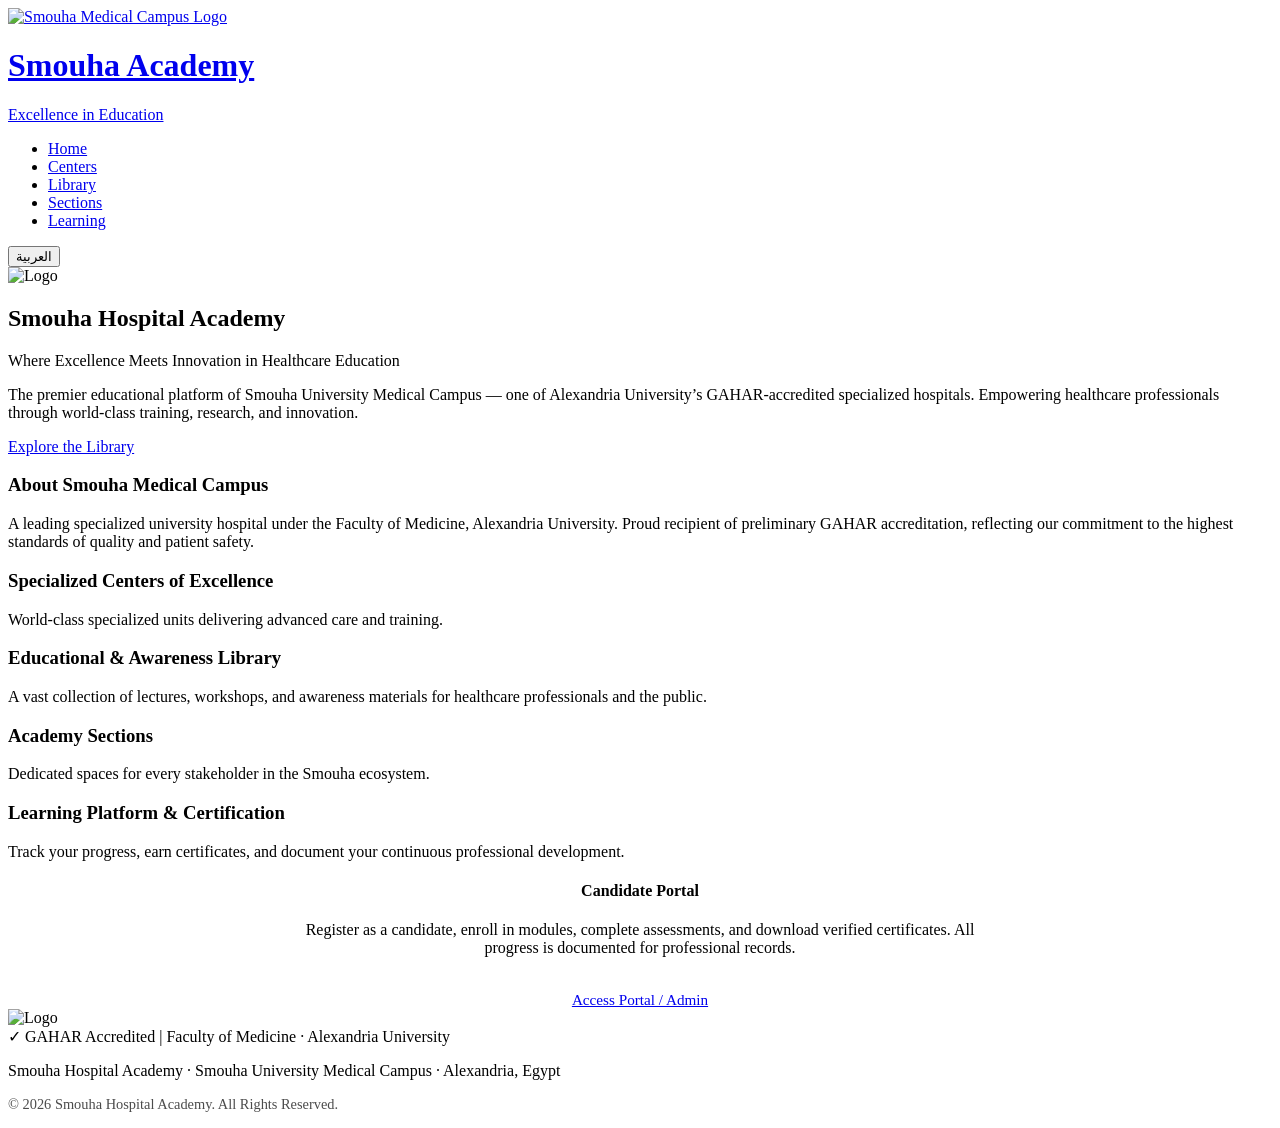
==== index.html @ 73e85dc6 "Add main index.html for Smouha Hospital Academy" ====
<!DOCTYPE html>
<html lang="en">
<head>
  <meta charset="UTF-8">
  <meta name="viewport" content="width=device-width, initial-scale=1.0">
  <title>Smouha Hospital Academy | أكاديمية مستشفى سموحة</title>
  <link rel="stylesheet" href="styles.css">
  <link rel="icon" href="smouha-logo.jpg">
</head>
<body>
  <header>
    <div class="header-inner">
      <a href="#" class="logo-area">
        <img src="smouha-logo.jpg" alt="Smouha Medical Campus Logo">
        <div class="logo-text">
          <h1 data-en="Smouha Academy" data-ar="أكاديمية سموحة">Smouha Academy</h1>
          <span data-en="Excellence in Education" data-ar="التميز في التعليم">Excellence in Education</span>
        </div>
      </a>
      <nav>
        <ul>
          <li><a href="#home" data-en="Home" data-ar="الرئيسية">Home</a></li>
          <li><a href="#centers" data-en="Centers" data-ar="المراكز">Centers</a></li>
          <li><a href="#library" data-en="Library" data-ar="المكتبة">Library</a></li>
          <li><a href="#sections" data-en="Sections" data-ar="الأقسام">Sections</a></li>
          <li><a href="#learning" data-en="Learning" data-ar="التعلم">Learning</a></li>
        </ul>
      </nav>
      <button class="lang-switch" id="langSwitch">العربية</button>
    </div>
  </header>

  <section class="hero" id="home">
    <div class="hero-content">
      <img src="smouha-logo.jpg" alt="Logo" class="hero-logo">
      <h2 data-en="Smouha Hospital Academy" data-ar="أكاديمية مستشفى سموحة">Smouha Hospital Academy</h2>
      <div class="slogan" data-en="Where Excellence Meets Innovation in Healthcare Education" data-ar="حيث يلتقي التميز بالابتكار في التعليم الصحي">Where Excellence Meets Innovation in Healthcare Education</div>
      <p data-en="The premier educational platform of Smouha University Medical Campus — one of Alexandria University’s GAHAR-accredited specialized hospitals. Empowering healthcare professionals through world-class training, research, and innovation." data-ar="المنصة التعليمية الرائدة لمجمع سموحة الطبي الجامعي — أحد مستشفيات جامعة الإسكندرية المعتمدة من الهيئة العامة للاعتماد والرقابة الصحية (GAHAR). تمكين الكوادر الصحية من خلال التدريب والبحث والابتكار على أعلى مستوى عالمي.">The premier educational platform of Smouha University Medical Campus — one of Alexandria University’s GAHAR-accredited specialized hospitals. Empowering healthcare professionals through world-class training, research, and innovation.</p>
      <a href="#library" class="btn-primary" data-en="Explore the Library" data-ar="استكشف المكتبة">Explore the Library</a>
    </div>
  </section>

  <section id="about">
    <div class="section-title">
      <h3 data-en="About Smouha Medical Campus" data-ar="عن مجمع سموحة الطبي">About Smouha Medical Campus</h3>
      <p data-en="A leading specialized university hospital under the Faculty of Medicine, Alexandria University. Proud recipient of preliminary GAHAR accreditation, reflecting our commitment to the highest standards of quality and patient safety." data-ar="مستشفى جامعي تخصصي رائد تابع لكلية الطب بجامعة الإسكندرية. حاصل على الاعتماد المبدئي من الهيئة العامة للاعتماد والرقابة الصحية (GAHAR)، مما يعكس التزامنا بأعلى معايير الجودة وسلامة المرضى.">A leading specialized university hospital under the Faculty of Medicine, Alexandria University. Proud recipient of preliminary GAHAR accreditation, reflecting our commitment to the highest standards of quality and patient safety.</p>
    </div>
    <div class="centers-grid" id="aboutContent">
      <!-- Populated by JS or static -->
    </div>
  </section>

  <section id="centers" style="background: white;">
    <div class="section-title">
      <h3 data-en="Specialized Centers of Excellence" data-ar="مراكز التميز المتخصصة">Specialized Centers of Excellence</h3>
      <p data-en="World-class specialized units delivering advanced care and training." data-ar="وحدات تخصصية عالمية المستوى تقدم رعاية وتدريب متقدم.">World-class specialized units delivering advanced care and training.</p>
    </div>
    <div class="centers-grid" id="centersGrid"></div>
  </section>

  <section id="library">
    <div class="section-title">
      <h3 data-en="Educational & Awareness Library" data-ar="مكتبة التعليم والتوعية">Educational & Awareness Library</h3>
      <p data-en="A vast collection of lectures, workshops, and awareness materials for healthcare professionals and the public." data-ar="مجموعة واسعة من المحاضرات وورش العمل والمواد التوعوية للمهنيين الصحيين والجمهور.">A vast collection of lectures, workshops, and awareness materials for healthcare professionals and the public.</p>
    </div>
    <div class="library-grid" id="libraryGrid"></div>
  </section>

  <section id="sections" style="background: white;">
    <div class="section-title">
      <h3 data-en="Academy Sections" data-ar="أقسام الأكاديمية">Academy Sections</h3>
      <p data-en="Dedicated spaces for every stakeholder in the Smouha ecosystem." data-ar="مساحات مخصصة لكل أصحاب المصلحة في منظومة سموحة.">Dedicated spaces for every stakeholder in the Smouha ecosystem.</p>
    </div>
    <div class="sections-grid" id="sectionsGrid"></div>
  </section>

  <section id="learning">
    <div class="section-title">
      <h3 data-en="Learning Platform & Certification" data-ar="منصة التعلم والتوثيق">Learning Platform & Certification</h3>
      <p data-en="Track your progress, earn certificates, and document your continuous professional development." data-ar="تتبع تقدمك، واحصل على شهادات، ووثق تطورك المهني المستمر.">Track your progress, earn certificates, and document your continuous professional development.</p>
    </div>
    <div style="text-align:center; max-width:700px; margin:0 auto;">
      <div class="card">
        <h4 data-en="Candidate Portal" data-ar="بوابة المتدربين">Candidate Portal</h4>
        <p data-en="Register as a candidate, enroll in modules, complete assessments, and download verified certificates. All progress is documented for professional records." data-ar="سجل كمتدرب، والتحق بالوحدات، وأكمل التقييمات، وحمّل شهادات موثقة. يتم توثيق كل التقدم للسجلات المهنية.">Register as a candidate, enroll in modules, complete assessments, and download verified certificates. All progress is documented for professional records.</p>
        <br>
        <a href="admin.html" class="btn-primary" style="font-size:0.95rem;" data-en="Access Portal / Admin" data-ar="الدخول للبوابة / الإدارة">Access Portal / Admin</a>
      </div>
    </div>
  </section>

  <footer>
    <img src="smouha-logo.jpg" alt="Logo" class="footer-logo">
    <div class="gahar-badge">
      <span>✓ GAHAR Accredited</span>
      <span>|</span>
      <span data-en="Faculty of Medicine · Alexandria University" data-ar="كلية الطب · جامعة الإسكندرية">Faculty of Medicine · Alexandria University</span>
    </div>
    <p data-en="Smouha Hospital Academy · Smouha University Medical Campus · Alexandria, Egypt" data-ar="أكاديمية مستشفى سموحة · مجمع سموحة الطبي الجامعي · الإسكندرية، مصر">Smouha Hospital Academy · Smouha University Medical Campus · Alexandria, Egypt</p>
    <p style="margin-top:1rem; opacity:0.7; font-size:0.9rem;">&copy; 2026 Smouha Hospital Academy. All Rights Reserved.</p>
  </footer>

  <script src="main.js"></script>
</body>
</html>
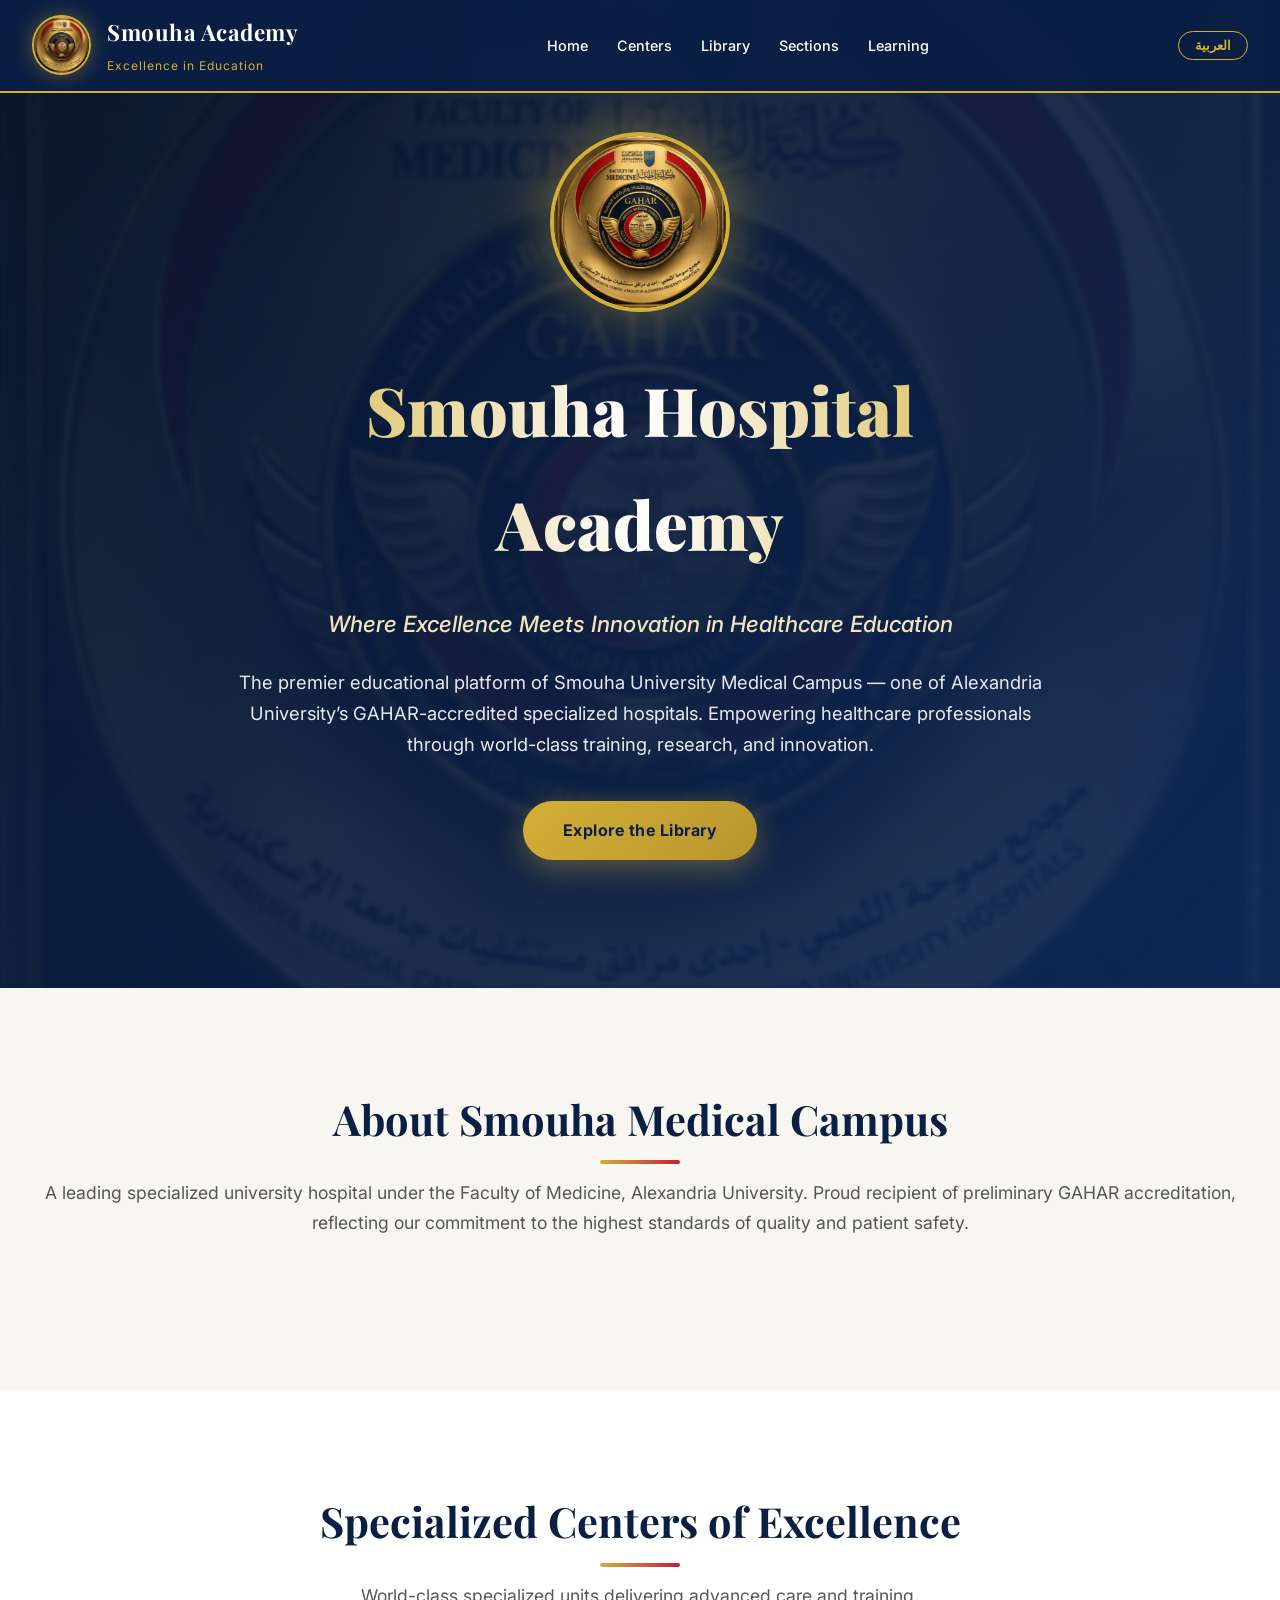
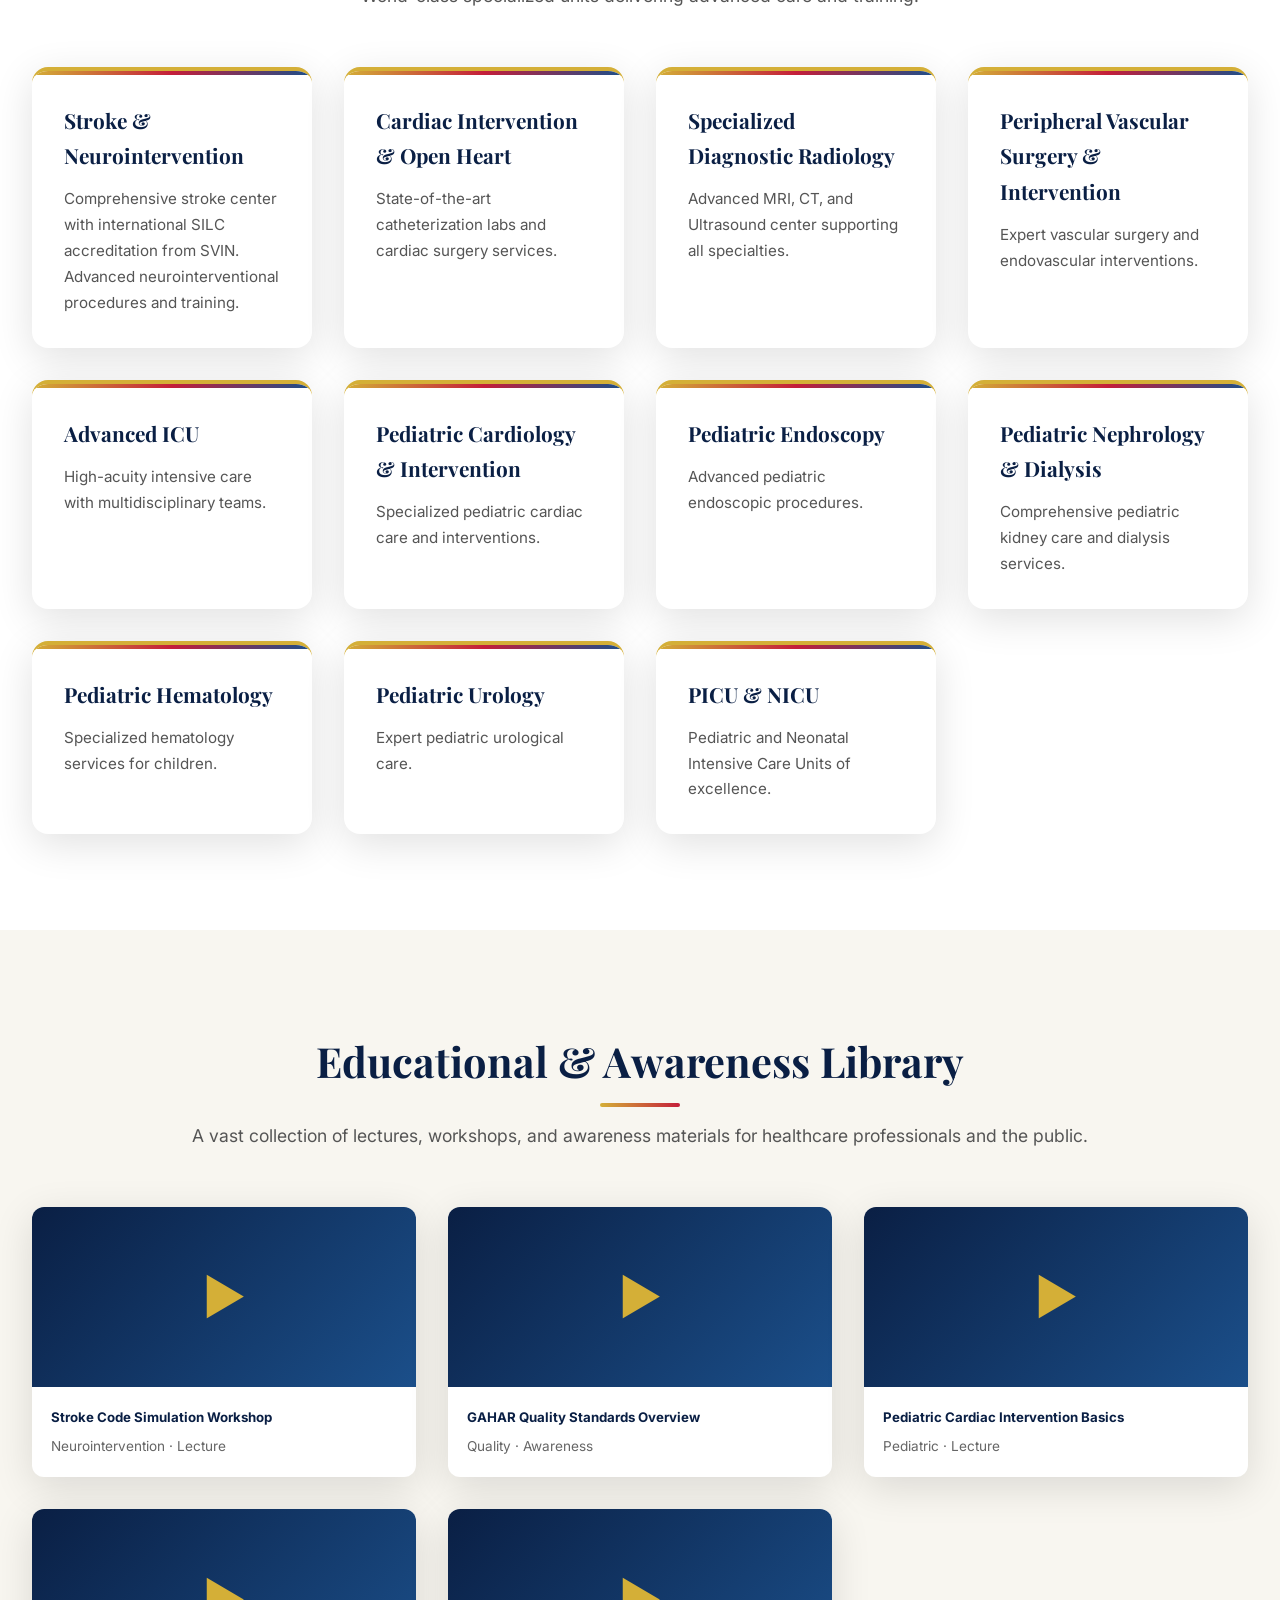
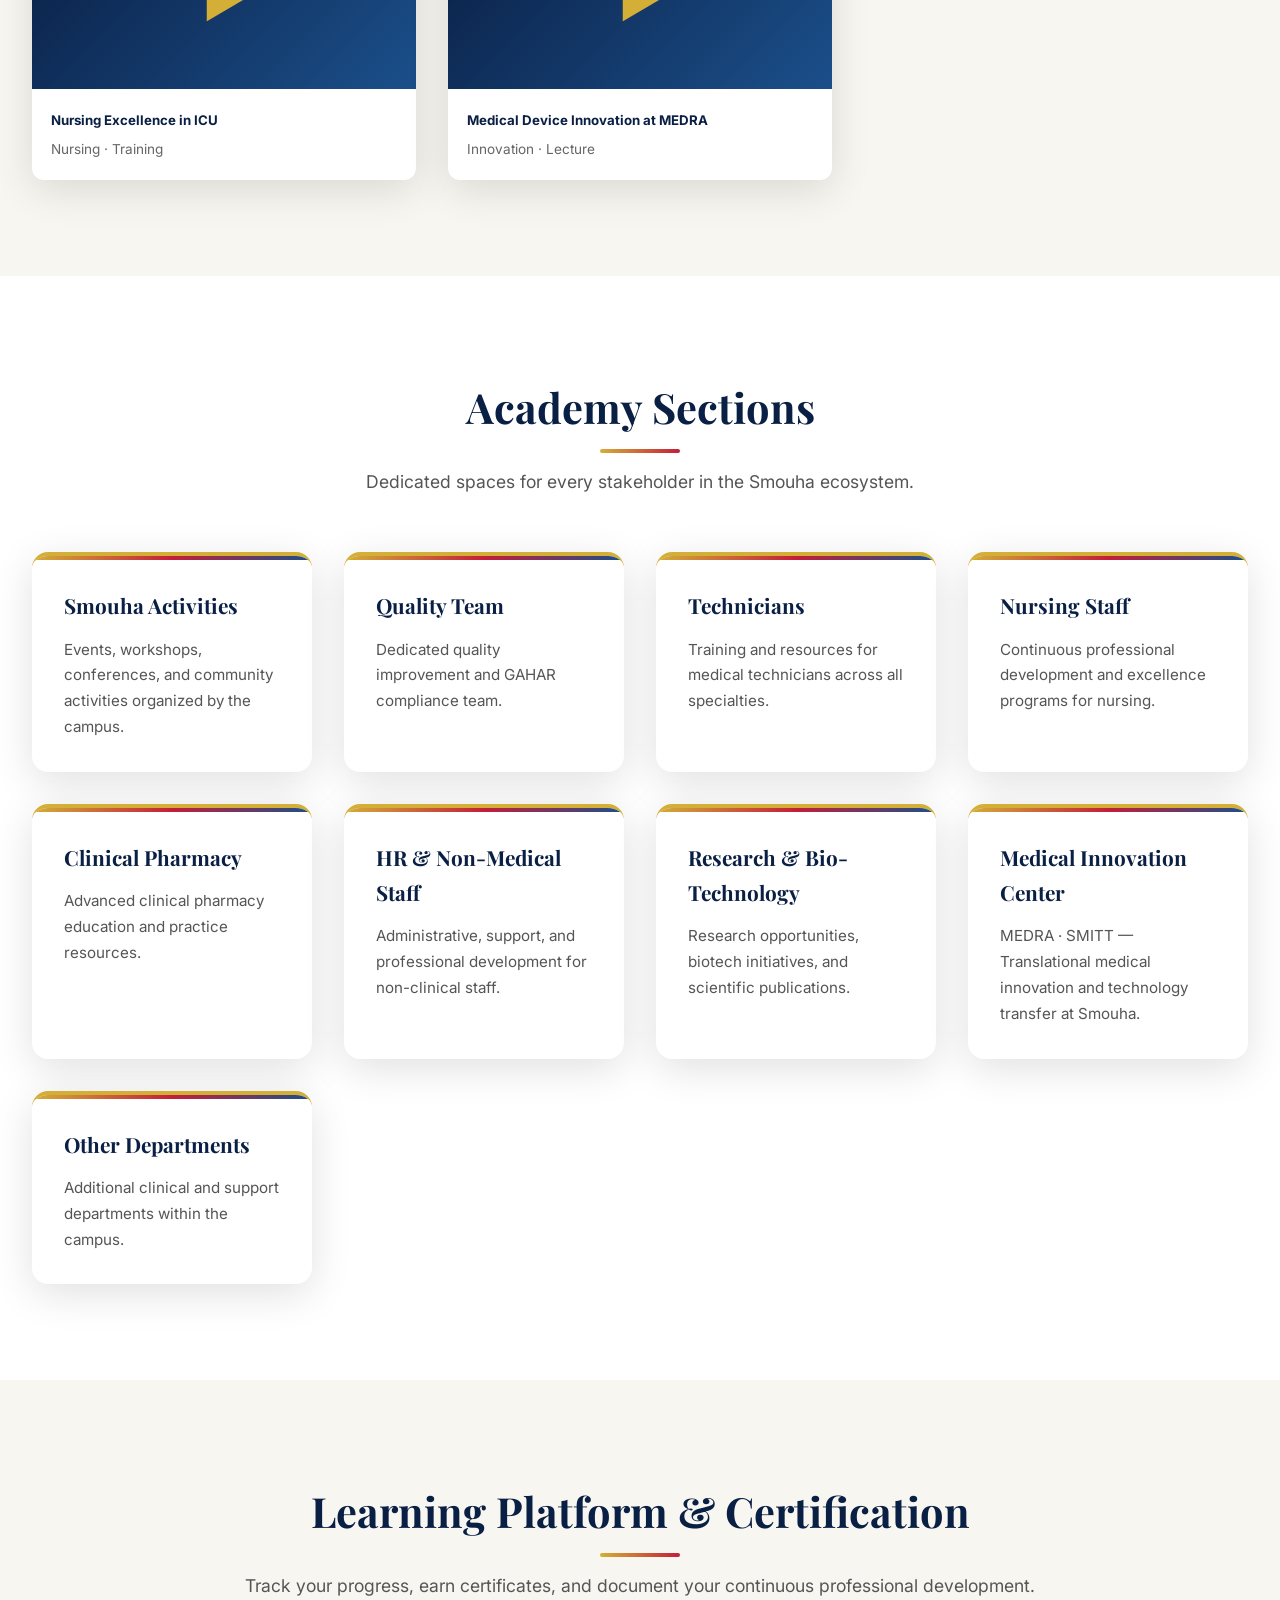
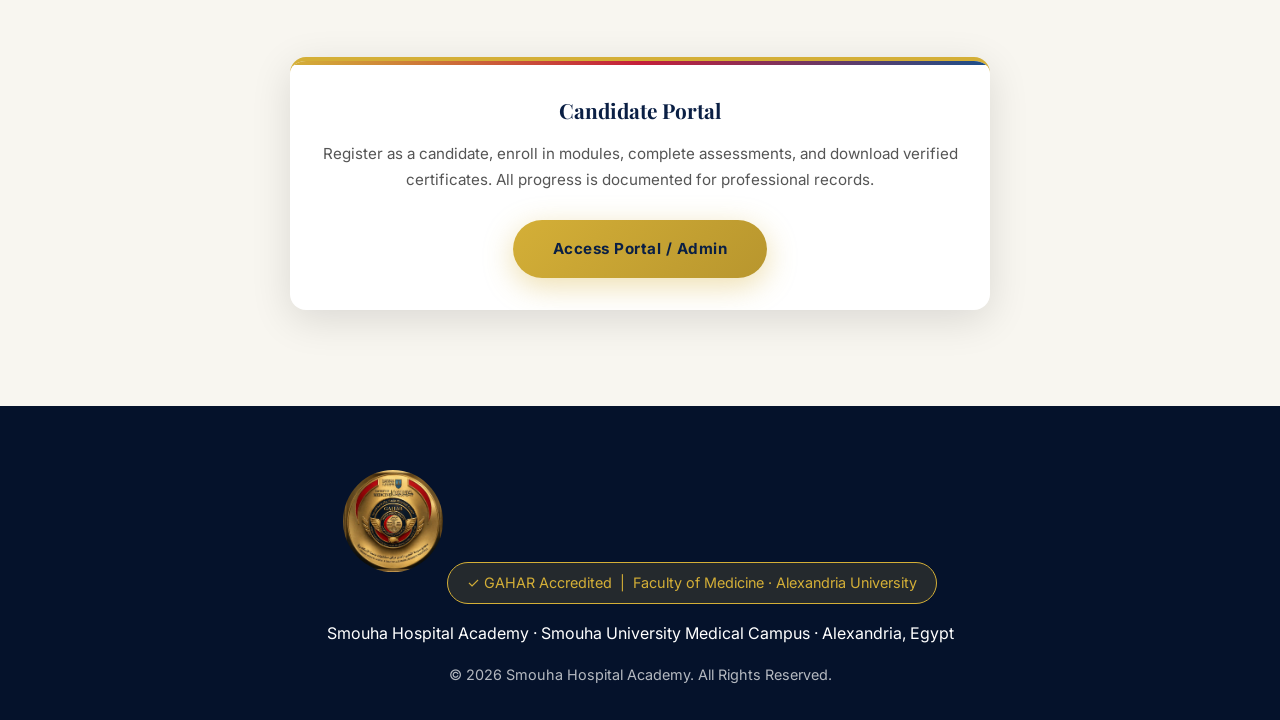
==== commit 61651287: "Fix missing academy logo with uploaded image Co-authored-by: ossamaym <41345733+ossamaym@users.norep" ====
--- a/index.html
+++ b/index.html
@@ -5,13 +5,13 @@
   <meta name="viewport" content="width=device-width, initial-scale=1.0">
   <title>Smouha Hospital Academy | أكاديمية مستشفى سموحة</title>
   <link rel="stylesheet" href="styles.css">
-  <link rel="icon" href="smouha-logo.jpg">
+  <link rel="icon" href="smouha-logo.png">
 </head>
 <body>
   <header>
     <div class="header-inner">
       <a href="#" class="logo-area">
-        <img src="smouha-logo.jpg" alt="Smouha Medical Campus Logo">
+        <img src="smouha-logo.png" alt="Smouha Medical Campus Logo">
         <div class="logo-text">
           <h1 data-en="Smouha Academy" data-ar="أكاديمية سموحة">Smouha Academy</h1>
           <span data-en="Excellence in Education" data-ar="التميز في التعليم">Excellence in Education</span>
@@ -32,7 +32,7 @@
 
   <section class="hero" id="home">
     <div class="hero-content">
-      <img src="smouha-logo.jpg" alt="Logo" class="hero-logo">
+      <img src="smouha-logo.png" alt="Logo" class="hero-logo">
       <h2 data-en="Smouha Hospital Academy" data-ar="أكاديمية مستشفى سموحة">Smouha Hospital Academy</h2>
       <div class="slogan" data-en="Where Excellence Meets Innovation in Healthcare Education" data-ar="حيث يلتقي التميز بالابتكار في التعليم الصحي">Where Excellence Meets Innovation in Healthcare Education</div>
       <p data-en="The premier educational platform of Smouha University Medical Campus — one of Alexandria University’s GAHAR-accredited specialized hospitals. Empowering healthcare professionals through world-class training, research, and innovation." data-ar="المنصة التعليمية الرائدة لمجمع سموحة الطبي الجامعي — أحد مستشفيات جامعة الإسكندرية المعتمدة من الهيئة العامة للاعتماد والرقابة الصحية (GAHAR). تمكين الكوادر الصحية من خلال التدريب والبحث والابتكار على أعلى مستوى عالمي.">The premier educational platform of Smouha University Medical Campus — one of Alexandria University’s GAHAR-accredited specialized hospitals. Empowering healthcare professionals through world-class training, research, and innovation.</p>
@@ -90,7 +90,7 @@
   </section>
 
   <footer>
-    <img src="smouha-logo.jpg" alt="Logo" class="footer-logo">
+    <img src="smouha-logo.png" alt="Logo" class="footer-logo">
     <div class="gahar-badge">
       <span>✓ GAHAR Accredited</span>
       <span>|</span>
--- a/styles.css
+++ b/styles.css
@@ -0,0 +1,429 @@
+/* Smouha Hospital Academy - Premium Styles */
+@import url('https://fonts.googleapis.com/css2?family=Playfair+Display:wght@700;900&family=Tajawal:wght@400;500;700;800&family=Inter:wght@300;400;500;600;700&display=swap');
+
+:root {
+  --gold: #D4AF37;
+  --gold-light: #F4E4BC;
+  --navy: #0A1F44;
+  --navy-dark: #05122B;
+  --red: #C41E3A;
+  --blue: #1B4F8A;
+  --white: #FFFFFF;
+  --off-white: #F8F6F0;
+  --text: #1A1A1A;
+  --text-light: #555;
+  --shadow: 0 10px 40px rgba(0,0,0,0.12);
+  --transition: all 0.4s cubic-bezier(0.4, 0, 0.2, 1);
+}
+
+* { margin: 0; padding: 0; box-sizing: border-box; }
+
+html { scroll-behavior: smooth; }
+
+body {
+  font-family: 'Inter', 'Tajawal', sans-serif;
+  background: var(--off-white);
+  color: var(--text);
+  line-height: 1.7;
+  overflow-x: hidden;
+}
+
+body.rtl {
+  direction: rtl;
+  font-family: 'Tajawal', 'Inter', sans-serif;
+}
+
+/* Header */
+header {
+  position: fixed;
+  top: 0; left: 0; right: 0;
+  z-index: 1000;
+  background: rgba(10, 31, 68, 0.95);
+  backdrop-filter: blur(12px);
+  border-bottom: 2px solid var(--gold);
+  transition: var(--transition);
+}
+
+.header-inner {
+  max-width: 1400px;
+  margin: 0 auto;
+  padding: 0.8rem 2rem;
+  display: flex;
+  align-items: center;
+  justify-content: space-between;
+}
+
+.logo-area {
+  display: flex;
+  align-items: center;
+  gap: 1rem;
+  text-decoration: none;
+}
+
+.logo-area img {
+  height: 60px;
+  width: auto;
+  border-radius: 50%;
+  border: 2px solid var(--gold);
+  box-shadow: 0 0 20px rgba(212, 175, 55, 0.4);
+}
+
+.logo-text {
+  color: var(--white);
+}
+
+.logo-text h1 {
+  font-family: 'Playfair Display', serif;
+  font-size: 1.4rem;
+  font-weight: 700;
+  letter-spacing: 0.5px;
+}
+
+.logo-text span {
+  font-size: 0.75rem;
+  color: var(--gold);
+  letter-spacing: 1px;
+}
+
+nav ul {
+  display: flex;
+  list-style: none;
+  gap: 1.8rem;
+}
+
+nav a {
+  color: var(--white);
+  text-decoration: none;
+  font-weight: 500;
+  font-size: 0.9rem;
+  position: relative;
+  transition: var(--transition);
+}
+
+nav a:hover, nav a.active {
+  color: var(--gold);
+}
+
+nav a::after {
+  content: '';
+  position: absolute;
+  bottom: -4px; left: 0;
+  width: 0; height: 2px;
+  background: var(--gold);
+  transition: var(--transition);
+}
+
+nav a:hover::after, nav a.active::after { width: 100%; }
+
+.lang-switch {
+  background: transparent;
+  border: 1px solid var(--gold);
+  color: var(--gold);
+  padding: 0.4rem 1rem;
+  border-radius: 30px;
+  cursor: pointer;
+  font-weight: 600;
+  transition: var(--transition);
+}
+
+.lang-switch:hover {
+  background: var(--gold);
+  color: var(--navy);
+}
+
+/* Hero */
+.hero {
+  min-height: 100vh;
+  background: linear-gradient(135deg, var(--navy-dark) 0%, var(--navy) 50%, #0D2A5C 100%);
+  display: flex;
+  align-items: center;
+  justify-content: center;
+  text-align: center;
+  color: var(--white);
+  position: relative;
+  overflow: hidden;
+  padding-top: 100px;
+}
+
+.hero::before {
+  content: '';
+  position: absolute;
+  inset: 0;
+  background: url('smouha-logo.png') center/cover no-repeat;
+  opacity: 0.08;
+  filter: blur(2px);
+}
+
+.hero-content {
+  position: relative;
+  z-index: 2;
+  max-width: 900px;
+  padding: 2rem;
+}
+
+.hero-logo {
+  width: 180px;
+  height: 180px;
+  border-radius: 50%;
+  border: 4px solid var(--gold);
+  margin: 0 auto 2rem;
+  box-shadow: 0 0 60px rgba(212, 175, 55, 0.5);
+  object-fit: cover;
+}
+
+.hero h2 {
+  font-family: 'Playfair Display', serif;
+  font-size: clamp(2.5rem, 6vw, 4.2rem);
+  font-weight: 900;
+  margin-bottom: 1rem;
+  background: linear-gradient(90deg, var(--gold), #FFF, var(--gold));
+  -webkit-background-clip: text;
+  -webkit-text-fill-color: transparent;
+  background-clip: text;
+}
+
+.slogan {
+  font-size: 1.4rem;
+  color: var(--gold-light);
+  margin: 1.5rem 0;
+  font-style: italic;
+  font-weight: 500;
+}
+
+.hero p {
+  font-size: 1.15rem;
+  opacity: 0.9;
+  margin-bottom: 2.5rem;
+}
+
+.btn-primary {
+  display: inline-block;
+  background: linear-gradient(135deg, var(--gold), #B8962E);
+  color: var(--navy);
+  padding: 1rem 2.5rem;
+  border-radius: 50px;
+  text-decoration: none;
+  font-weight: 700;
+  letter-spacing: 0.5px;
+  box-shadow: 0 8px 30px rgba(212, 175, 55, 0.4);
+  transition: var(--transition);
+}
+
+.btn-primary:hover {
+  transform: translateY(-3px);
+  box-shadow: 0 12px 40px rgba(212, 175, 55, 0.6);
+}
+
+/* Sections */
+section {
+  padding: 6rem 2rem;
+  max-width: 1400px;
+  margin: 0 auto;
+}
+
+.section-title {
+  text-align: center;
+  margin-bottom: 3.5rem;
+}
+
+.section-title h3 {
+  font-family: 'Playfair Display', serif;
+  font-size: 2.6rem;
+  color: var(--navy);
+  position: relative;
+  display: inline-block;
+}
+
+.section-title h3::after {
+  content: '';
+  position: absolute;
+  bottom: -10px; left: 50%;
+  transform: translateX(-50%);
+  width: 80px; height: 4px;
+  background: linear-gradient(90deg, var(--gold), var(--red));
+  border-radius: 2px;
+}
+
+.section-title p {
+  color: var(--text-light);
+  margin-top: 1.5rem;
+  font-size: 1.1rem;
+}
+
+/* Centers Grid */
+.centers-grid, .sections-grid {
+  display: grid;
+  grid-template-columns: repeat(auto-fit, minmax(280px, 1fr));
+  gap: 2rem;
+}
+
+.card {
+  background: var(--white);
+  border-radius: 16px;
+  padding: 2rem;
+  box-shadow: var(--shadow);
+  transition: var(--transition);
+  border-top: 4px solid var(--gold);
+  position: relative;
+  overflow: hidden;
+}
+
+.card::before {
+  content: '';
+  position: absolute;
+  top: 0; left: 0;
+  width: 100%; height: 4px;
+  background: linear-gradient(90deg, var(--gold), var(--red), var(--blue));
+}
+
+.card:hover {
+  transform: translateY(-10px);
+  box-shadow: 0 20px 50px rgba(0,0,0,0.15);
+}
+
+.card h4 {
+  color: var(--navy);
+  font-size: 1.3rem;
+  margin-bottom: 0.8rem;
+  font-family: 'Playfair Display', serif;
+}
+
+.card p {
+  color: var(--text-light);
+  font-size: 0.95rem;
+}
+
+/* Library */
+.library-grid {
+  display: grid;
+  grid-template-columns: repeat(auto-fill, minmax(320px, 1fr));
+  gap: 2rem;
+}
+
+.video-card {
+  background: var(--white);
+  border-radius: 12px;
+  overflow: hidden;
+  box-shadow: var(--shadow);
+  transition: var(--transition);
+}
+
+.video-card:hover { transform: translateY(-6px); }
+
+.video-thumb {
+  height: 180px;
+  background: linear-gradient(135deg, var(--navy), var(--blue));
+  display: flex;
+  align-items: center;
+  justify-content: center;
+  color: var(--gold);
+  font-size: 3rem;
+  overflow: hidden;
+}
+
+.video-thumb img {
+  width: 100%;
+  height: 100%;
+  object-fit: cover;
+}
+
+.video-info { padding: 1.2rem; }
+
+.video-info h5 { color: var(--navy); margin-bottom: 0.4rem; }
+
+/* Admin styles */
+.admin-login, .admin-dashboard {
+  max-width: 500px;
+  margin: 120px auto 4rem;
+  background: white;
+  padding: 2.5rem;
+  border-radius: 16px;
+  box-shadow: var(--shadow);
+  border-top: 4px solid var(--gold);
+}
+
+.admin-dashboard { max-width: 1100px; }
+
+.form-group { margin-bottom: 1.5rem; }
+
+.form-group label { display: block; margin-bottom: 0.5rem; font-weight: 600; color: var(--navy); }
+
+.form-group input, .form-group textarea, .form-group select {
+  width: 100%;
+  padding: 0.9rem 1rem;
+  border: 1px solid #ddd;
+  border-radius: 8px;
+  font-size: 1rem;
+  transition: var(--transition);
+}
+
+.form-group input:focus, .form-group textarea:focus {
+  outline: none;
+  border-color: var(--gold);
+  box-shadow: 0 0 0 3px rgba(212,175,55,0.2);
+}
+
+.btn {
+  background: var(--navy);
+  color: white;
+  border: none;
+  padding: 0.9rem 2rem;
+  border-radius: 8px;
+  cursor: pointer;
+  font-weight: 600;
+  transition: var(--transition);
+}
+
+.btn:hover { background: var(--gold); color: var(--navy); }
+
+.admin-nav {
+  display: flex;
+  gap: 1rem;
+  margin-bottom: 2rem;
+  flex-wrap: wrap;
+}
+
+.admin-nav button {
+  background: var(--off-white);
+  border: 1px solid #ddd;
+  padding: 0.6rem 1.2rem;
+  border-radius: 8px;
+  cursor: pointer;
+}
+
+.admin-nav button.active {
+  background: var(--gold);
+  color: var(--navy);
+  border-color: var(--gold);
+}
+
+/* Footer */
+footer {
+  background: var(--navy-dark);
+  color: var(--white);
+  padding: 4rem 2rem 2rem;
+  text-align: center;
+}
+
+.footer-logo { width: 100px; border-radius: 50%; margin-bottom: 1rem; }
+
+.gahar-badge {
+  display: inline-flex;
+  align-items: center;
+  gap: 0.5rem;
+  background: rgba(212,175,55,0.15);
+  padding: 0.5rem 1.2rem;
+  border-radius: 30px;
+  border: 1px solid var(--gold);
+  color: var(--gold);
+  font-size: 0.9rem;
+  margin: 1rem 0;
+}
+
+/* Responsive */
+@media (max-width: 900px) {
+  .header-inner { flex-wrap: wrap; gap: 1rem; }
+  nav ul { gap: 1rem; font-size: 0.85rem; }
+  .hero h2 { font-size: 2.2rem; }
+  section { padding: 4rem 1.2rem; }
+}
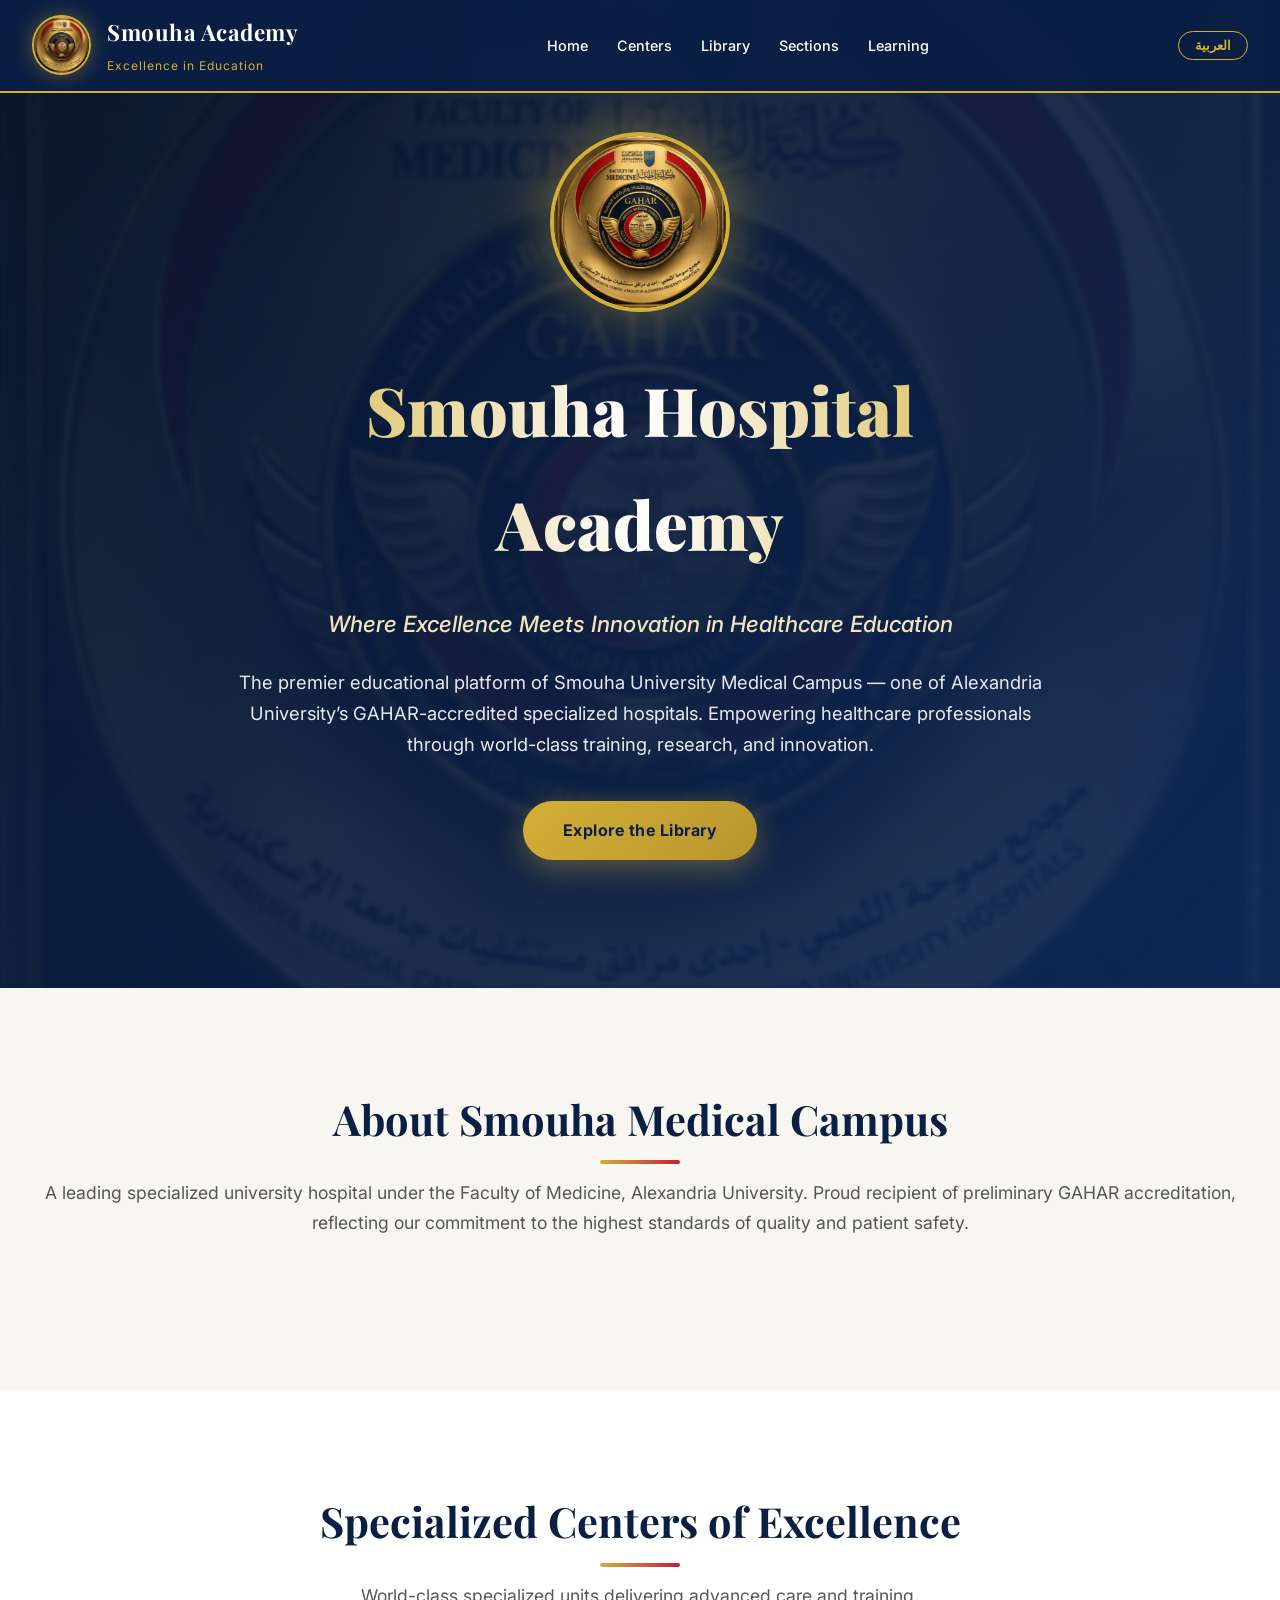
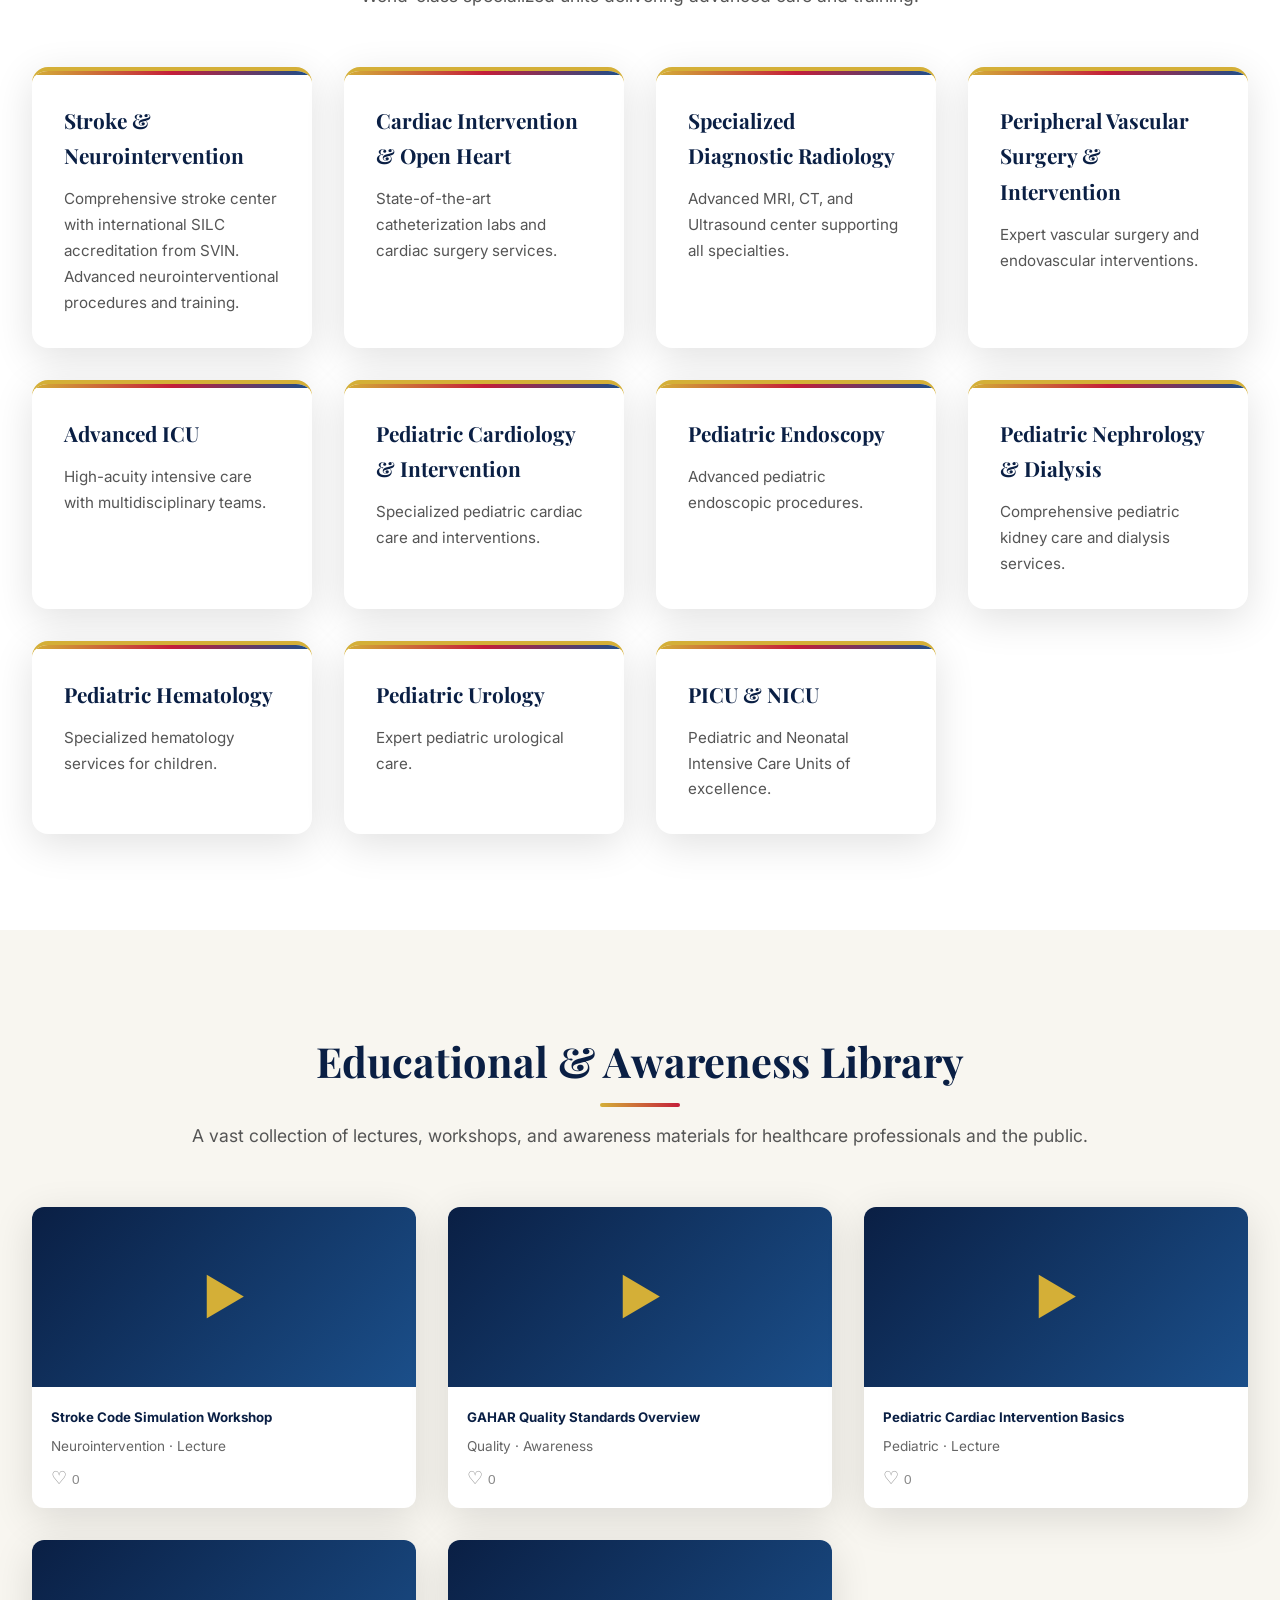
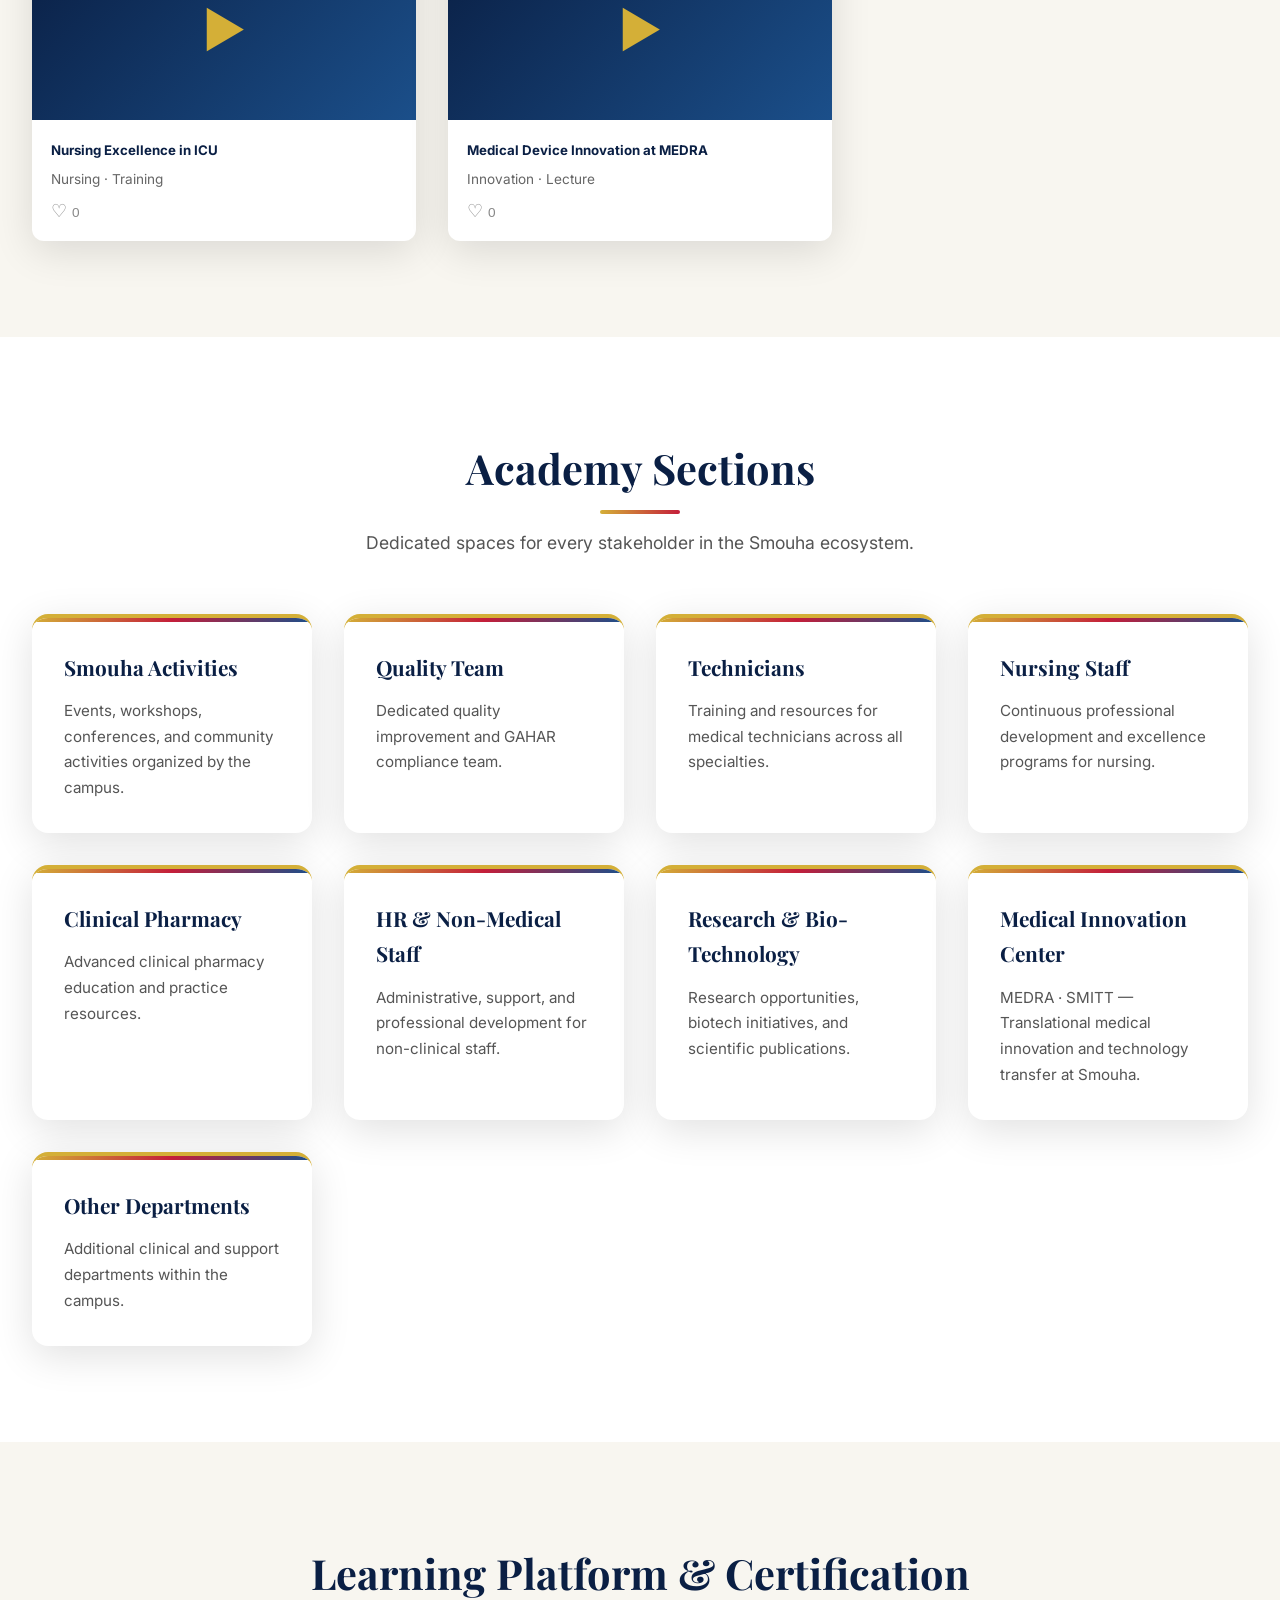
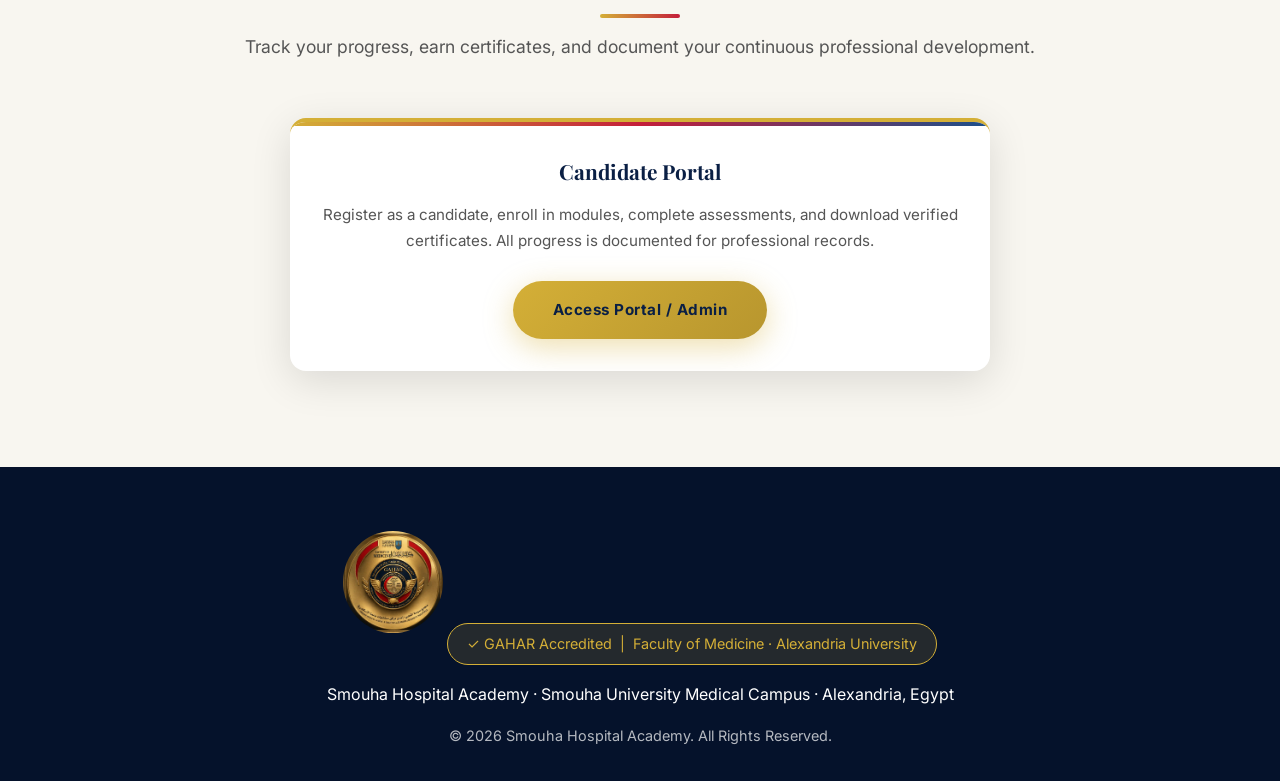
==== commit ea7700f0: "Point logo references to uploaded filename" ====
--- a/index.html
+++ b/index.html
@@ -5,13 +5,13 @@
   <meta name="viewport" content="width=device-width, initial-scale=1.0">
   <title>Smouha Hospital Academy | أكاديمية مستشفى سموحة</title>
   <link rel="stylesheet" href="styles.css">
-  <link rel="icon" href="smouha-logo.png">
+  <link rel="icon" href="20261103183704286-a818bc5e-2a91-492c-a914-62e47eb9ca4f.png">
 </head>
 <body>
   <header>
     <div class="header-inner">
       <a href="#" class="logo-area">
-        <img src="smouha-logo.png" alt="Smouha Medical Campus Logo">
+        <img src="20261103183704286-a818bc5e-2a91-492c-a914-62e47eb9ca4f.png" alt="Smouha Medical Campus Logo">
         <div class="logo-text">
           <h1 data-en="Smouha Academy" data-ar="أكاديمية سموحة">Smouha Academy</h1>
           <span data-en="Excellence in Education" data-ar="التميز في التعليم">Excellence in Education</span>
@@ -32,7 +32,7 @@
 
   <section class="hero" id="home">
     <div class="hero-content">
-      <img src="smouha-logo.png" alt="Logo" class="hero-logo">
+      <img src="20261103183704286-a818bc5e-2a91-492c-a914-62e47eb9ca4f.png" alt="Logo" class="hero-logo">
       <h2 data-en="Smouha Hospital Academy" data-ar="أكاديمية مستشفى سموحة">Smouha Hospital Academy</h2>
       <div class="slogan" data-en="Where Excellence Meets Innovation in Healthcare Education" data-ar="حيث يلتقي التميز بالابتكار في التعليم الصحي">Where Excellence Meets Innovation in Healthcare Education</div>
       <p data-en="The premier educational platform of Smouha University Medical Campus — one of Alexandria University’s GAHAR-accredited specialized hospitals. Empowering healthcare professionals through world-class training, research, and innovation." data-ar="المنصة التعليمية الرائدة لمجمع سموحة الطبي الجامعي — أحد مستشفيات جامعة الإسكندرية المعتمدة من الهيئة العامة للاعتماد والرقابة الصحية (GAHAR). تمكين الكوادر الصحية من خلال التدريب والبحث والابتكار على أعلى مستوى عالمي.">The premier educational platform of Smouha University Medical Campus — one of Alexandria University’s GAHAR-accredited specialized hospitals. Empowering healthcare professionals through world-class training, research, and innovation.</p>
@@ -90,7 +90,7 @@
   </section>
 
   <footer>
-    <img src="smouha-logo.png" alt="Logo" class="footer-logo">
+    <img src="20261103183704286-a818bc5e-2a91-492c-a914-62e47eb9ca4f.png" alt="Logo" class="footer-logo">
     <div class="gahar-badge">
       <span>✓ GAHAR Accredited</span>
       <span>|</span>
